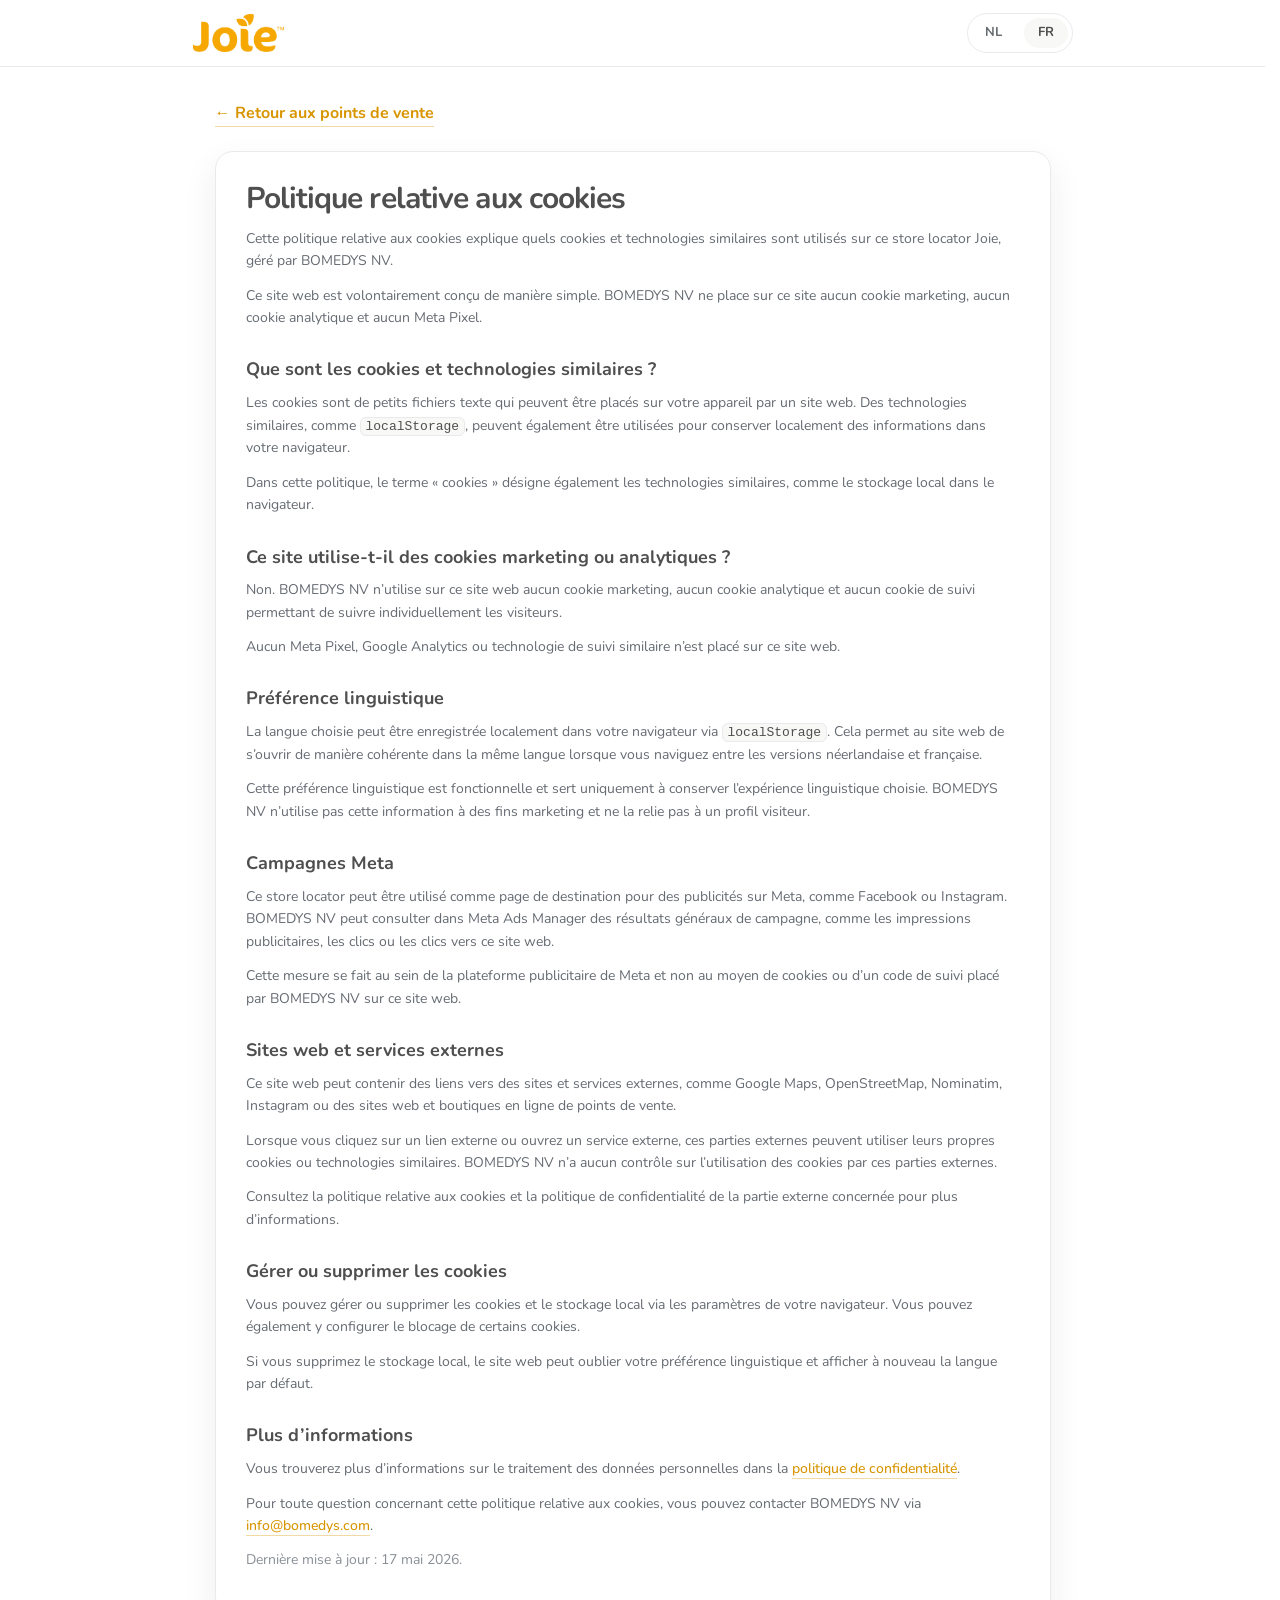
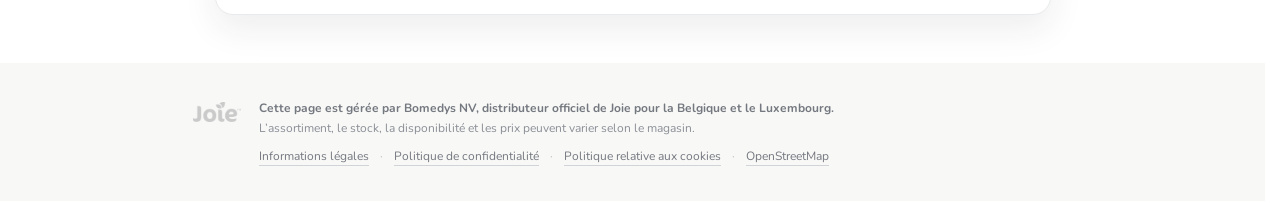
==== cookies-fr.html @ 830987f7 "Upload files" ====
<!DOCTYPE html>
<html lang="fr">
<head>
  <meta charset="UTF-8">
  <meta name="viewport" content="width=device-width, initial-scale=1.0">
  <title>Politique relative aux cookies | Points de vente Joie Belgique et Luxembourg</title>
  <meta name="description" content="Politique relative aux cookies du store locator Joie pour la Belgique et le Luxembourg, géré par BOMEDYS NV.">
  <meta name="robots" content="noindex, follow">

  <link rel="preconnect" href="https://fonts.googleapis.com">
  <link rel="preconnect" href="https://fonts.gstatic.com" crossorigin>
  <link href="https://fonts.googleapis.com/css2?family=Nunito:wght@400;500;600;700;800&display=swap" rel="stylesheet">

  <style>
    :root {
      --joie-yellow: #F2A900;
      --joie-yellow-dark: #D89500;
      --joie-blue: #407EC9;
      --text-main: #4F4F4F;
      --text-muted: #666B72;
      --text-soft: #8A8F96;
      --line: #E9EAEC;
      --surface: #FFFFFF;
      --surface-soft: #F8F8F7;
      --surface-warm: #FFF8E7;
      --shadow: 0 14px 34px rgba(35, 37, 41, 0.08);
      --content-width: 880px;
      --page-padding-x: 22px;
      --header-logo-height: 38px;
    }

    * {
      margin: 0;
      padding: 0;
      box-sizing: border-box;
    }

    html {
      scroll-behavior: smooth;
      overflow-y: scroll;
      scrollbar-gutter: stable;
    }

    body {
      min-height: 100vh;
      font-family: 'Nunito', -apple-system, BlinkMacSystemFont, 'Segoe UI', sans-serif;
      background: var(--surface);
      color: var(--text-main);
      line-height: 1.6;
      display: flex;
      flex-direction: column;
    }

    img {
      max-width: 100%;
    }

    a {
      color: inherit;
      text-decoration: none;
    }

    button,
    input {
      font: inherit;
    }

    .top-header {
      width: 100%;
      background: rgba(255, 255, 255, 0.96);
      border-bottom: 1px solid var(--line);
      padding: 13px var(--page-padding-x);
      position: sticky;
      top: 0;
      z-index: 10;
      backdrop-filter: blur(12px);
    }

    .header-content {
      max-width: var(--content-width);
      min-height: var(--header-logo-height);
      margin: 0 auto;
      display: flex;
      align-items: center;
      justify-content: space-between;
      gap: 16px;
    }

    .logo-container {
      height: var(--header-logo-height);
      display: inline-flex;
      align-items: center;
      line-height: 0;
      border-bottom: 0;
    }

    .logo-container img {
      display: block;
      height: 100%;
      width: auto;
      max-width: min(180px, 48vw);
    }

    .language-switch {
      display: flex;
      align-items: center;
      justify-content: center;
      gap: 8px;
      padding: 4px;
      border: 1px solid var(--line);
      border-radius: 999px;
      background: #fff;
    }

    .lang-btn {
      min-width: 44px;
      padding: 7px 13px;
      border: 0;
      border-radius: 999px;
      background: transparent;
      color: var(--text-muted);
      font-size: 13px;
      font-weight: 700;
      line-height: 1.2;
      text-align: center;
      cursor: pointer;
      transition: color 0.2s ease, background-color 0.2s ease;
    }

    .lang-btn:hover {
      color: var(--text-main);
      background: var(--surface-soft);
    }

    .lang-btn.active {
      background: var(--surface-soft);
      color: var(--text-main);
      box-shadow: none;
    }

    .page {
      width: 100%;
      max-width: var(--content-width);
      margin: 0 auto;
      padding: 34px var(--page-padding-x) 20px;
      flex: 1 0 auto;
    }

    .back-link {
      display: inline-flex;
      margin-bottom: 24px;
      font-weight: 700;
      color: var(--joie-yellow-dark);
      border-bottom: 1px solid rgba(216, 149, 0, 0.35);
    }

    .back-link:hover {
      border-bottom-color: var(--joie-yellow-dark);
    }

    .content-card {
      background: #fff;
      border: 1px solid var(--line);
      border-radius: 18px;
      padding: 30px;
      box-shadow: var(--shadow);
      font-size: 14px;
    }

    h1 {
      color: var(--text-main);
      font-size: clamp(24px, 5vw, 30px);
      line-height: 1.12;
      font-weight: 700;
      letter-spacing: -0.03em;
      margin-bottom: 12px;
    }

    h2 {
      font-size: 18px;
      margin: 26px 0 8px;
      font-weight: 700;
      color: var(--text-main);
    }

    p {
      color: var(--text-muted);
      margin-bottom: 12px;
    }

    ul {
      color: var(--text-muted);
      margin: 8px 0 14px 20px;
    }

    li {
      margin-bottom: 5px;
    }

    code {
      font-family: ui-monospace, SFMono-Regular, Menlo, Monaco, Consolas, monospace;
      font-size: 13px;
      background: var(--surface-soft);
      border: 1px solid var(--line);
      border-radius: 6px;
      padding: 1px 5px;
      color: var(--text-main);
    }

    .content-card a {
      color: var(--joie-yellow-dark);
      font-weight: 500;
      border-bottom: 1px solid rgba(216, 149, 0, 0.35);
    }

    .content-card a:hover {
      border-bottom-color: var(--joie-yellow-dark);
    }

    .small-note {
      font-size: 14px;
      color: var(--text-soft);
      margin-top: 4px;
    }

    .site-footer {
      margin-top: 28px;
      padding: 36px var(--page-padding-x);
      background: var(--surface-soft);
      color: var(--text-soft);
      font-size: 12px;
      line-height: 1.5;
      flex-shrink: 0;
    }

    .footer-content {
      width: 100%;
      max-width: var(--content-width);
      margin: 0 auto;
      display: grid;
      grid-template-columns: auto minmax(0, 1fr);
      gap: 18px;
      align-items: start;
    }

    .footer-logo {
      display: block;
      height: 20px;
      width: auto;
      margin-top: 3px;
      filter: grayscale(100%) contrast(110%);
      opacity: 0.64;
    }

    .footer-body {
      min-width: 0;
      display: flex;
      flex-direction: column;
      gap: 10px;
    }

    .footer-official {
      font-weight: 700;
      color: #74787F;
      margin-bottom: 2px;
    }

    .footer-disclaimer {
      color: var(--text-soft);
      margin-bottom: 0;
    }

    .footer-links {
      display: flex;
      flex-wrap: wrap;
      align-items: center;
      gap: 7px 11px;
      color: #A5A9AF;
    }

    .footer-links a {
      color: #74787F;
      border-bottom: 1px solid #D0D3D7;
    }

    .footer-links a:hover {
      color: var(--joie-yellow-dark);
      border-bottom-color: var(--joie-yellow-dark);
    }

    .footer-separator {
      color: #B8BBC1;
    }

    @media (max-width: 720px) {
      :root {
        --page-padding-x: 16px;
        --header-logo-height: 33px;
      }

      .top-header {
        padding-top: 10px;
        padding-bottom: 10px;
      }

      .header-content {
        position: relative;
        justify-content: center;
      }

      .logo-container {
        position: absolute;
        left: 0;
      }

      .language-switch {
        position: absolute;
        right: 0;
        margin: 0;
      }

      .content-card {
        padding: 22px;
        border-radius: 16px;
      }

      .footer-content {
        grid-template-columns: 1fr;
        text-align: center;
        justify-items: center;
        gap: 12px;
      }

      .site-footer {
        margin-top: 24px;
        padding: 32px 24px;
      }

      .footer-logo {
        margin: 0 auto;
      }

      .footer-body {
        align-items: center;
      }

      .footer-links {
        justify-content: center;
      }

      .lang-btn {
        min-width: 39px;
        padding: 6px 10px;
        font-size: 12px;
      }
    }
  </style>
</head>

<body>
  <header class="top-header">
    <div class="header-content">
      <a class="logo-container" href="./index-fr.html" aria-label="Joie">
        <img src="Joie-Logo.webp" alt="Joie">
      </a>

      <nav class="language-switch" aria-label="Taalkeuze / Choix de langue">
        <a class="lang-btn" href="./cookies.html" hreflang="nl">NL</a>
        <a class="lang-btn active" href="./cookies-fr.html" hreflang="fr">FR</a>
      </nav>
    </div>
  </header>

  <main class="page">
    <a class="back-link" href="./index-fr.html">← Retour aux points de vente</a>

    <article class="content-card">
      <h1>Politique relative aux cookies</h1>

      <p>
        Cette politique relative aux cookies explique quels cookies et technologies similaires sont utilisés sur ce
        store locator Joie, géré par BOMEDYS NV.
      </p>

      <p>
        Ce site web est volontairement conçu de manière simple. BOMEDYS NV ne place sur ce site aucun cookie marketing,
        aucun cookie analytique et aucun Meta Pixel.
      </p>

      <h2>Que sont les cookies et technologies similaires ?</h2>

      <p>
        Les cookies sont de petits fichiers texte qui peuvent être placés sur votre appareil par un site web.
        Des technologies similaires, comme <code>localStorage</code>, peuvent également être utilisées pour conserver
        localement des informations dans votre navigateur.
      </p>

      <p>
        Dans cette politique, le terme « cookies » désigne également les technologies similaires, comme le stockage local
        dans le navigateur.
      </p>

      <h2>Ce site utilise-t-il des cookies marketing ou analytiques ?</h2>

      <p>
        Non. BOMEDYS NV n’utilise sur ce site web aucun cookie marketing, aucun cookie analytique et aucun cookie de suivi
        permettant de suivre individuellement les visiteurs.
      </p>

      <p>
        Aucun Meta Pixel, Google Analytics ou technologie de suivi similaire n’est placé sur ce site web.
      </p>

      <h2>Préférence linguistique</h2>

      <p>
        La langue choisie peut être enregistrée localement dans votre navigateur via <code>localStorage</code>.
        Cela permet au site web de s’ouvrir de manière cohérente dans la même langue lorsque vous naviguez entre
        les versions néerlandaise et française.
      </p>

      <p>
        Cette préférence linguistique est fonctionnelle et sert uniquement à conserver l’expérience linguistique choisie.
        BOMEDYS NV n’utilise pas cette information à des fins marketing et ne la relie pas à un profil visiteur.
      </p>

      <h2>Campagnes Meta</h2>

      <p>
        Ce store locator peut être utilisé comme page de destination pour des publicités sur Meta, comme Facebook ou Instagram.
        BOMEDYS NV peut consulter dans Meta Ads Manager des résultats généraux de campagne, comme les impressions publicitaires,
        les clics ou les clics vers ce site web.
      </p>

      <p>
        Cette mesure se fait au sein de la plateforme publicitaire de Meta et non au moyen de cookies ou d’un code de suivi
        placé par BOMEDYS NV sur ce site web.
      </p>

      <h2>Sites web et services externes</h2>

      <p>
        Ce site web peut contenir des liens vers des sites et services externes, comme Google Maps, OpenStreetMap,
        Nominatim, Instagram ou des sites web et boutiques en ligne de points de vente.
      </p>

      <p>
        Lorsque vous cliquez sur un lien externe ou ouvrez un service externe, ces parties externes peuvent utiliser
        leurs propres cookies ou technologies similaires. BOMEDYS NV n’a aucun contrôle sur l’utilisation des cookies
        par ces parties externes.
      </p>

      <p>
        Consultez la politique relative aux cookies et la politique de confidentialité de la partie externe concernée
        pour plus d’informations.
      </p>

      <h2>Gérer ou supprimer les cookies</h2>

      <p>
        Vous pouvez gérer ou supprimer les cookies et le stockage local via les paramètres de votre navigateur.
        Vous pouvez également y configurer le blocage de certains cookies.
      </p>

      <p>
        Si vous supprimez le stockage local, le site web peut oublier votre préférence linguistique et afficher à nouveau
        la langue par défaut.
      </p>

      <h2>Plus d’informations</h2>

      <p>
        Vous trouverez plus d’informations sur le traitement des données personnelles dans la
        <a href="./privacy-fr.html">politique de confidentialité</a>.
      </p>

      <p>
        Pour toute question concernant cette politique relative aux cookies, vous pouvez contacter BOMEDYS NV via
        <a href="mailto:info@bomedys.com">info@bomedys.com</a>.
      </p>
            <p class="small-note">
        Dernière mise à jour : 17 mai 2026.
      </p>
    </article>
  </main>

  <footer class="site-footer">
    <div class="footer-content">
      <img class="footer-logo" src="Joie-Logo.webp" alt="Joie">

      <div class="footer-body">
        <div>
          <p class="footer-official">
            Cette page est gérée par Bomedys NV, distributeur officiel de Joie pour la Belgique et le Luxembourg.
          </p>
          <p class="footer-disclaimer">
            L’assortiment, le stock, la disponibilité et les prix peuvent varier selon le magasin.
          </p>
        </div>

        <nav class="footer-links" aria-label="Liens de pied de page">
          <a href="./info-fr.html">Informations légales</a>
          <span class="footer-separator">·</span>
          <a href="./privacy-fr.html">Politique de confidentialité</a>
          <span class="footer-separator">·</span>
          <a href="./cookies-fr.html">Politique relative aux cookies</a>
          <span class="footer-separator">·</span>
          <a href="./openstreetmap-fr.html">OpenStreetMap</a>
        </nav>
      </div>
    </div>
  </footer>

  <script>
    localStorage.setItem('joie_language', 'fr');
  </script>
</body>
</html>
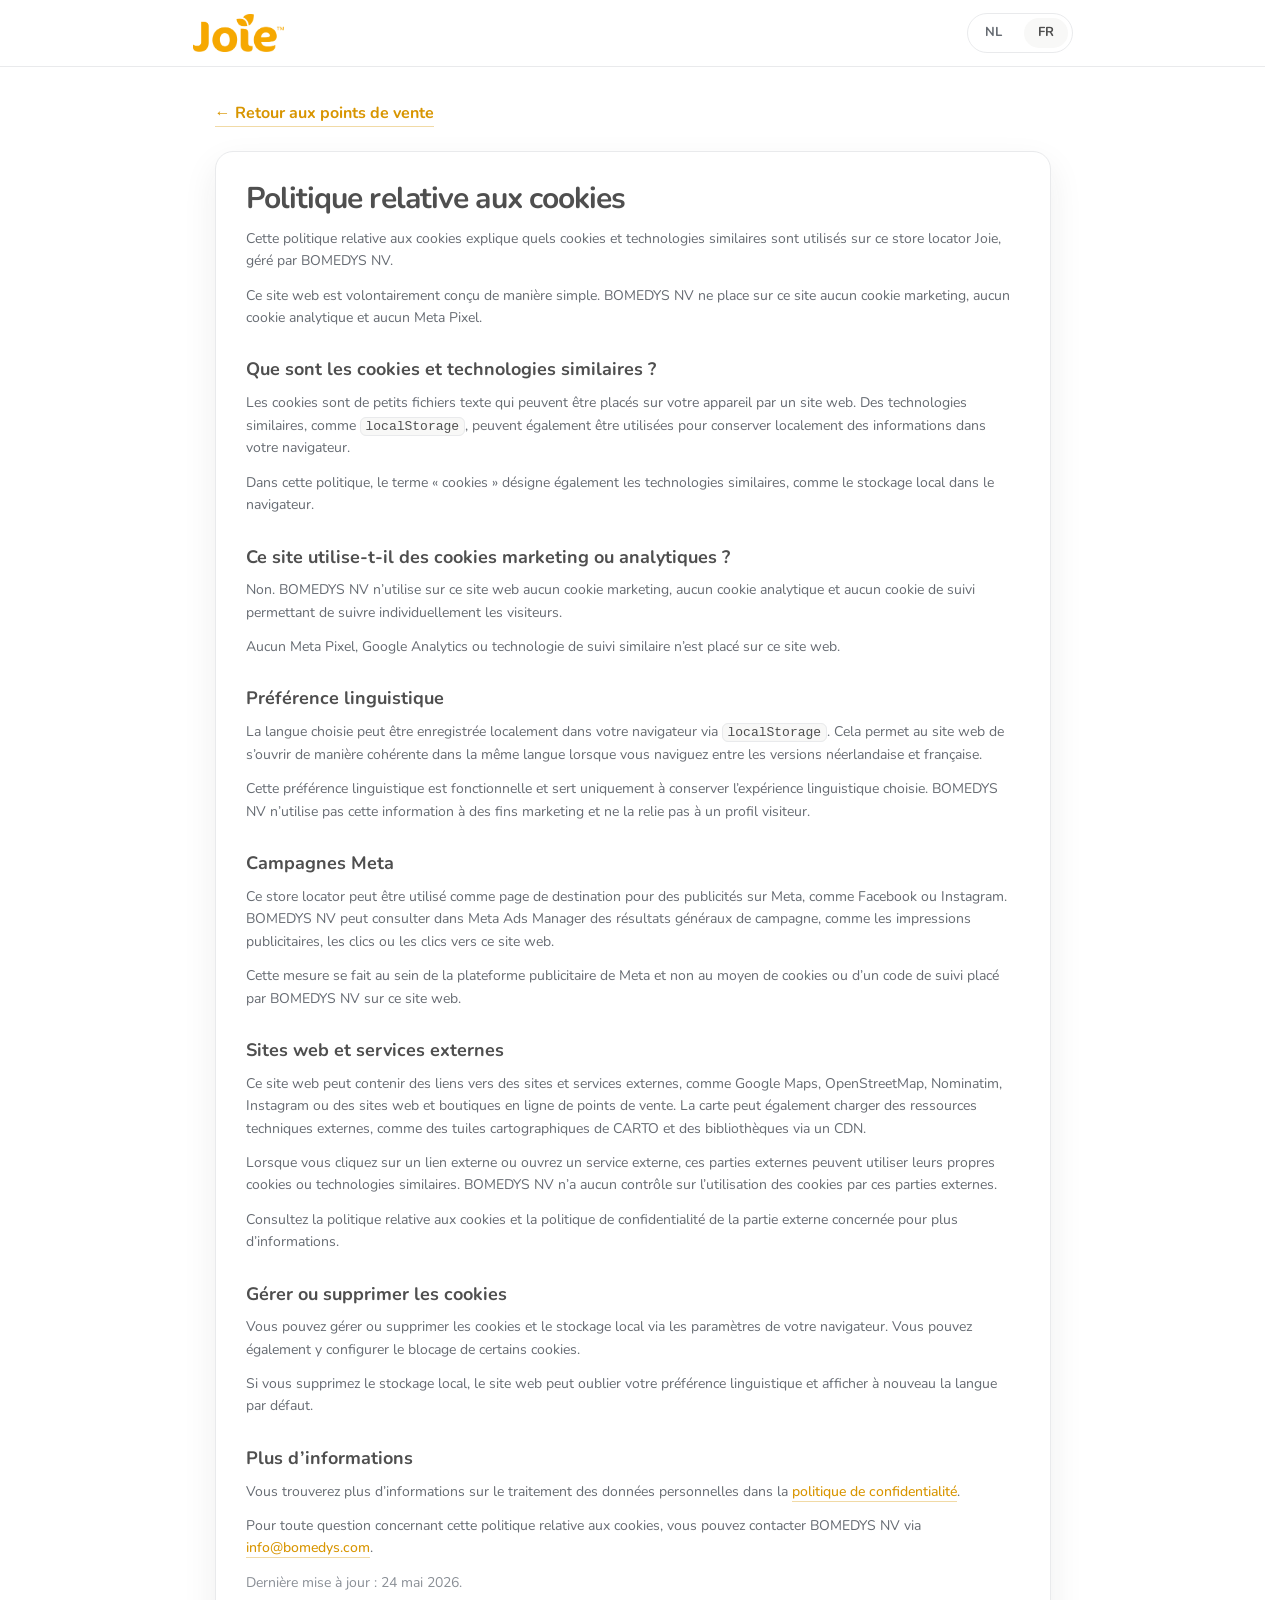
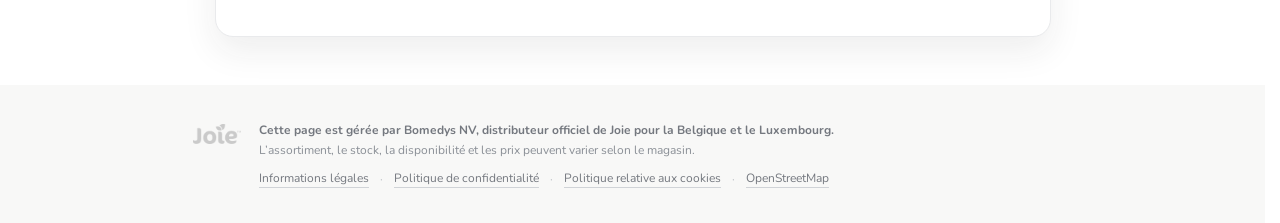
==== commit 18699513: "update" ====
--- a/cookies-fr.html
+++ b/cookies-fr.html
@@ -441,7 +441,8 @@
 
       <p>
         Ce site web peut contenir des liens vers des sites et services externes, comme Google Maps, OpenStreetMap,
-        Nominatim, Instagram ou des sites web et boutiques en ligne de points de vente.
+        Nominatim, Instagram ou des sites web et boutiques en ligne de points de vente. La carte peut également charger
+        des ressources techniques externes, comme des tuiles cartographiques de CARTO et des bibliothèques via un CDN.
       </p>
 
       <p>
@@ -479,7 +480,7 @@
         <a href="mailto:info@bomedys.com">info@bomedys.com</a>.
       </p>
             <p class="small-note">
-        Dernière mise à jour : 17 mai 2026.
+        Dernière mise à jour : 24 mai 2026.
       </p>
     </article>
   </main>
@@ -512,7 +513,7 @@
   </footer>
 
   <script>
-    localStorage.setItem('joie_language', 'fr');
+    try { window.localStorage.setItem('joie_language', 'fr'); } catch (error) {}
   </script>
 </body>
 </html>
